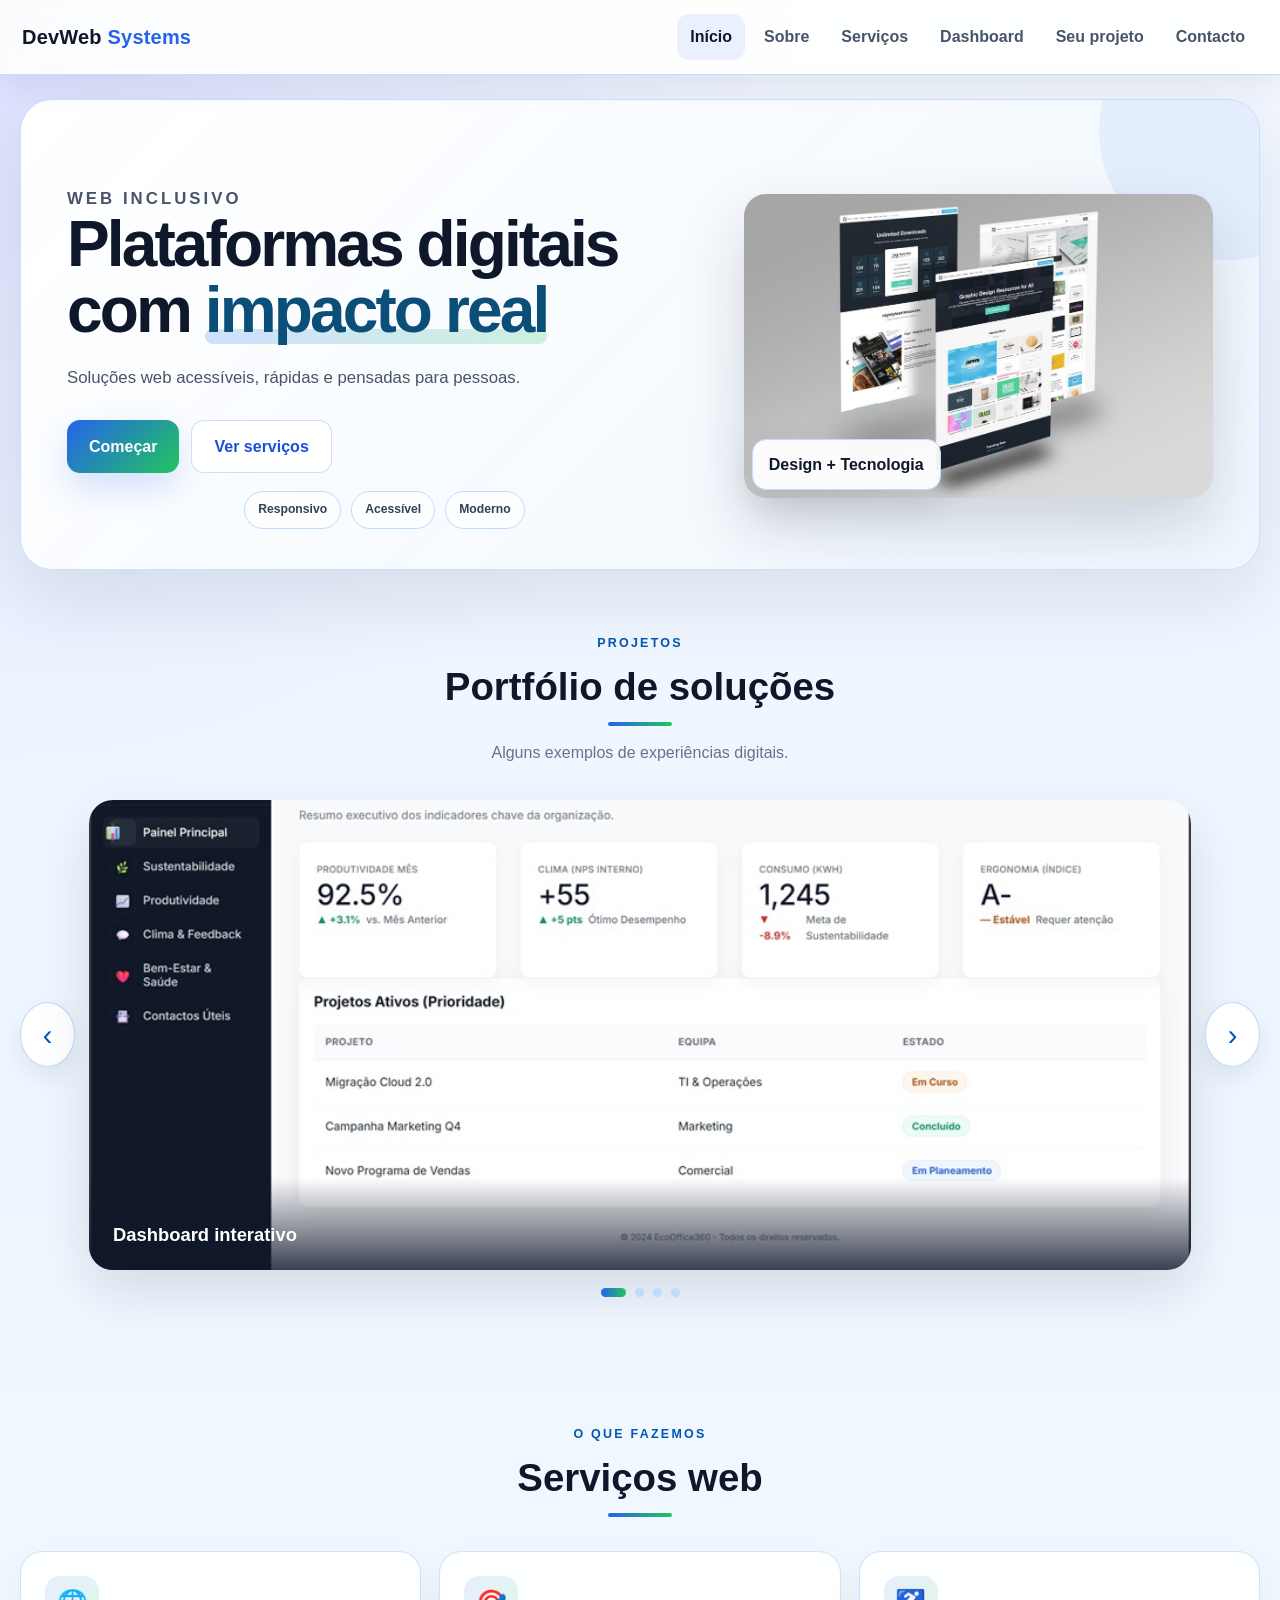
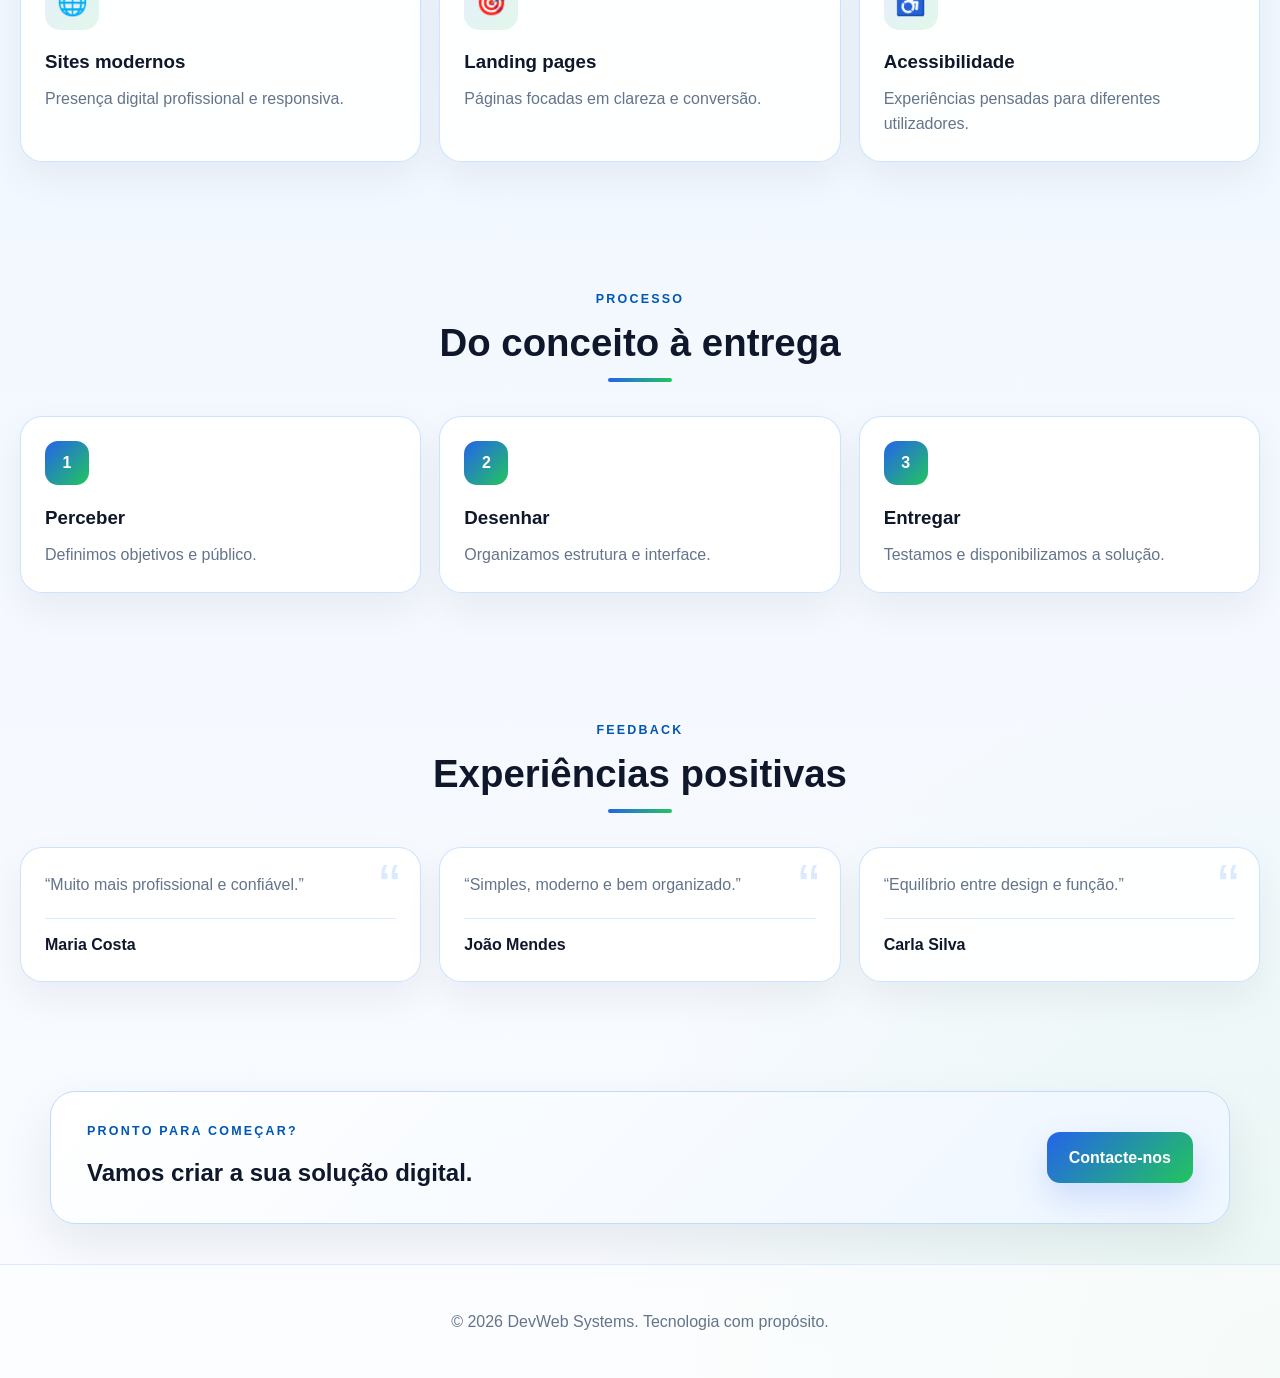
==== index.html @ a1c031de "Primeiro commit do projeto" ====
﻿<!DOCTYPE html>
<html lang="pt-PT">
<head>
    <meta charset="UTF-8">
    <meta name="viewport" content="width=device-width, initial-scale=1.0">
    <meta name="description" content="DevWeb Systems - soluções web modernas, acessíveis e funcionais.">
    <title>Início | DevWeb Systems</title>
    <link rel="stylesheet" href="/estilo/style.css">
    <script src="/script/script.js" defer></script>
</head>
<body>

<header>
    <div class="topbar">
        <a class="brand" href="index.html">DevWeb <span>Systems</span></a>

        <button class="menu-toggle" aria-label="Abrir menu" aria-expanded="false">
            ☰
        </button>

        <nav>
            <a href="index.html" class="active">Início</a>
            <a href="sobre.html">Sobre</a>
            <a href="servicos.html">Serviços</a>
            <a href="dashboard.html">Dashboard</a>
            <a href="projeto.html">Seu projeto</a>
            <a href="contacto.html">Contacto</a>
        </nav>
    </div>
</header>

<main>

<section class="hero">
    <div class="hero-grid">

        <div class="hero-text">
            <p class="eyebrow">Web inclusivo</p>

            <h1>
                Plataformas digitais com
                <span class="hero-highlight">impacto real</span>
            </h1>

            <p>
                Soluções web acessíveis, rápidas e pensadas para pessoas.
            </p>

            <div class="hero-actions">
                <a href="contacto.html" class="button">Começar</a>
                <a href="servicos.html" class="button button-secondary">Ver serviços</a>
            </div>

            <div class="trust-bar">
                <span>Responsivo</span>
                <span>Acessível</span>
                <span>Moderno</span>
            </div>
        </div>

        <div class="hero-media">
            <img src="estilo/img/Website-Mockup-Set-1024x663.jpg"
                 alt="Mockup de uma plataforma web moderna">

            <span class="floating-badge">
                Design + Tecnologia
            </span>
        </div>

    </div>
</section>

<section class="showcase section-block reveal">

    <div class="section-heading">
        <p class="eyebrow">Projetos</p>
        <h2>Portfólio de soluções</h2>
        <p>Alguns exemplos de experiências digitais.</p>
    </div>

    <div class="carousel-shell">

        <button class="carousel-arrow carousel-prev"
                aria-label="Slide anterior">
            ‹
        </button>

        <div class="carousel-container">

            <div class="carousel-track">

                <article class="carousel-slide">
                    <img src="/estilo/img/WhatsApp Image 2026-08-27 at 13.31.28.jpeg"
                         alt="Plataforma comunitária">
                    <div class="slide-label">
                        Dashboard interativo
                    </div>
                </article>

                <article class="carousel-slide">
                    <img src="/estilo/img/Captura de tela 2026-08-17 162938.png"
                         alt="Portal institucional">
                    <div class="slide-label">
                        Portal de Desenvolvimento de web apps
                    </div>
                </article>

                <article class="carousel-slide">
                    <img src="/estilo/img/Captura de tela 2026-08-17 202524.png"
                         alt="Portal institucional">
                    <div class="slide-label">
                        Portal de Desenvolvimento de web apps
                    </div>
                </article>

                <article class="carousel-slide">
                    <img src="estilo/img/Captura%20de%20tela%202025-07-11%20203322.png"
                         alt="Portal institucional">
                    <div class="slide-label">
                        Portal institucional
                    </div>
                </article>

            </div>

        </div>

        <button class="carousel-arrow carousel-next"
                aria-label="Próximo slide">
            ›
        </button>

    </div>

    <div class="carousel-nav">
        <button class="carousel-dot active" aria-label="Slide 1"></button>
        <button class="carousel-dot" aria-label="Slide 2"></button>
        <button class="carousel-dot" aria-label="Slide 3"></button>
        <button class="carousel-dot" aria-label="Slide 4"></button>
    </div>

</section>

<section class="services section-block reveal">

    <div class="section-heading">
        <p class="eyebrow">O que fazemos</p>
        <h2>Serviços web</h2>
    </div>

    <div class="services-grid">

        <article class="service-card">
            <span class="service-icon">🌐</span>
            <h3>Sites modernos</h3>
            <p>
                Presença digital profissional e responsiva.
            </p>
        </article>

        <article class="service-card">
            <span class="service-icon">🎯</span>
            <h3>Landing pages</h3>
            <p>
                Páginas focadas em clareza e conversão.
            </p>
        </article>

        <article class="service-card">
            <span class="service-icon">♿</span>
            <h3>Acessibilidade</h3>
            <p>
                Experiências pensadas para diferentes utilizadores.
            </p>
        </article>

    </div>

</section>

<section class="process section-block reveal">

    <div class="section-heading">
        <p class="eyebrow">Processo</p>
        <h2>Do conceito à entrega</h2>
    </div>

    <div class="steps-grid">

        <article class="step-card">
            <div class="step-number">1</div>
            <h3>Perceber</h3>
            <p>
                Definimos objetivos e público.
            </p>
        </article>

        <article class="step-card">
            <div class="step-number">2</div>
            <h3>Desenhar</h3>
            <p>
                Organizamos estrutura e interface.
            </p>
        </article>

        <article class="step-card">
            <div class="step-number">3</div>
            <h3>Entregar</h3>
            <p>
                Testamos e disponibilizamos a solução.
            </p>
        </article>

    </div>

</section>

<section class="testimonials section-block reveal">

    <div class="section-heading">
        <p class="eyebrow">Feedback</p>
        <h2>Experiências positivas</h2>
    </div>

    <div class="testimonial-grid">

        <article class="testimonial-card">
            <p>
                “Muito mais profissional e confiável.”
            </p>

            <div class="person">
                <strong>Maria Costa</strong>
            </div>
        </article>

        <article class="testimonial-card">
            <p>
                “Simples, moderno e bem organizado.”
            </p>

            <div class="person">
                <strong>João Mendes</strong>
            </div>
        </article>

        <article class="testimonial-card">
            <p>
                “Equilíbrio entre design e função.”
            </p>

            <div class="person">
                <strong>Carla Silva</strong>
            </div>
        </article>

    </div>

</section>

<section class="cta-panel reveal">

    <div>
        <p class="eyebrow">Pronto para começar?</p>
        <h2>Vamos criar a sua solução digital.</h2>
    </div>

    <a href="contacto.html" class="button">
        Contacte-nos
    </a>

</section>

</main>

<footer>
    <p>&copy; 2026 DevWeb Systems. Tecnologia com propósito.</p>
</footer>

</body>
</html>
---- estilo/style.css ----
﻿*{
    box-sizing:border-box;
}

html{
    scroll-behavior:smooth;
}

body{
    margin:0;
    font-family:"Segoe UI",Arial,sans-serif;
    background:
        radial-gradient(circle at top left,rgba(83,88,255,.14),transparent 25%),
        radial-gradient(circle at bottom right,rgba(34,197,94,.08),transparent 22%),
        linear-gradient(180deg,#f2f7ff 0%,#eef6ff 35%,#f9fbff 100%);
    color:#111827;
    line-height:1.6;
}

img,
video{
    max-width:100%;
    display:block;
}

a{
    color:#0056b3;
    text-decoration:none;
}

button,
input,
textarea{
    font:inherit;
}

button{
    cursor:pointer;
}

header{
    position:sticky;
    top:0;
    z-index:100;
    background:rgba(255,255,255,.9);
    border-bottom:1px solid rgba(191,219,255,.9);
    backdrop-filter:blur(16px);
    box-shadow:0 10px 30px rgba(15,23,42,.07);
}

.topbar{
    width:min(100%,1320px);
    margin:auto;
    padding:14px 22px;
    display:flex;
    align-items:center;
    justify-content:space-between;
    gap:20px;
}

.brand{
    font-size:1.25rem;
    font-weight:800;
    color:#0f172a;
    letter-spacing:.01em;
}

.brand span{
    color:#2563eb;
}

nav{
    display:flex;
    align-items:center;
    gap:6px;
}

nav a{
    color:#475569;
    font-weight:650;
    padding:10px 13px;
    border-radius:12px;
    transition:.2s;
}

nav a:hover,
nav a.active{
    background:rgba(37,99,235,.09);
    color:#0f172a;
}

.menu-toggle{
    display:none;
    border:1px solid #bfdbfe;
    background:#fff;
    color:#0f172a;
    border-radius:10px;
    padding:8px 11px;
}

main{
    width:min(100%,1280px);
    margin:auto;
    padding:0 20px 40px;
}

.section-block{
    padding:64px 0;
}

.hero{
    position:relative;
    overflow:hidden;
    margin:24px 0 0;
    padding:64px 46px 40px;
    border:1px solid rgba(191,219,255,.85);
    border-radius:32px;
    background:
        linear-gradient(135deg,rgba(255,255,255,.98),rgba(239,247,255,.96));
    box-shadow:0 28px 80px rgba(15,23,42,.1);
}

.hero:before{
    content:"";
    position:absolute;
    width:260px;
    height:260px;
    border-radius:50%;
    right:-100px;
    top:-100px;
    background:rgba(37,99,235,.08);
}

.hero-grid,
.page-hero-grid{
    display:grid;
    grid-template-columns:1.15fr .85fr;
    gap:42px;
    align-items:center;
}

.hero-text{
    position:relative;
    z-index:1;
    max-width:670px;
}

.eyebrow{
    margin:0 0 12px;
    font-size:.78rem;
    letter-spacing:.18em;
    text-transform:uppercase;
    color:#0056b3;
    font-weight:800;
}

.hero h1,
.page-hero-copy h1{
    margin:0;
    font-size:clamp(2.4rem,5vw,4.3rem);
    line-height:1.02;
    letter-spacing:-.045em;
    color:#0f172a;
}

.hero-highlight{
    color:#0b4f78;
    position:relative;
}

.hero-highlight:after{
    content:"";
    position:absolute;
    z-index:-1;
    left:0;
    right:0;
    bottom:2px;
    height:15px;
    border-radius:20px;
    background:linear-gradient(
        90deg,
        rgba(59,130,246,.24),
        rgba(34,197,94,.2)
    );
}

.hero p{
    max-width:650px;
    color:#475569;
    font-size:1.05rem;
    margin:22px 0 0;
}

.hero-actions{
    display:flex;
    flex-wrap:wrap;
    gap:12px;
    margin-top:28px;
}

.button{
    display:inline-flex;
    align-items:center;
    justify-content:center;
    border:0;
    background:linear-gradient(135deg,#2563eb,#22c55e);
    color:#fff;
    padding:13px 22px;
    border-radius:13px;
    font-weight:750;
    box-shadow:0 15px 35px rgba(37,99,235,.18);
    transition:.2s;
}

.button:hover{
    transform:translateY(-2px);
    box-shadow:0 20px 40px rgba(15,23,42,.16);
}

.button-secondary{
    background:#fff;
    color:#1d4ed8;
    border:1px solid rgba(37,99,235,.22);
    box-shadow:none;
}

.hero-media{
    position:relative;
}

.hero-media img{
    width:100%;
    max-height:430px;
    object-fit:cover;
    border-radius:22px;
    box-shadow:0 28px 65px rgba(15,23,42,.17);
}

.floating-badge{
    position:absolute;
    left:8px;
    bottom:8px;
    padding:12px 16px;
    background:rgba(255,255,255,.94);
    border:1px solid #bfdbfe;
    border-radius:14px;
    box-shadow:0 15px 35px rgba(15,23,42,.12);
    font-weight:750;
    color:#0f172a;
}

.section-heading{
    text-align:center;
    max-width:760px;
    margin:0 auto 34px;
}

.section-heading h2{
    margin:0;
    color:#0f172a;
    font-size:clamp(1.9rem,3vw,2.8rem);
    line-height:1.1;
}

.section-heading h2:after{
    content:"";
    display:block;
    width:64px;
    height:4px;
    margin:14px auto 0;
    border-radius:10px;
    background:linear-gradient(90deg,#2563eb,#22c55e);
}

.section-heading p:not(.eyebrow){
    color:#64748b;
    margin:14px auto 0;
}

.trust-bar{
    display:flex;
    flex-wrap:wrap;
    justify-content:center;
    gap:10px;
    margin:0 auto;
    padding:18px 0 0;
}

.trust-bar span{
    padding:8px 13px;
    border:1px solid #bfdbfe;
    background:rgba(255,255,255,.8);
    border-radius:999px;
    font-size:.76rem;
    font-weight:750;
    color:#334155;
}

.carousel-shell{
    display:flex;
    align-items:center;
    gap:14px;
}

.carousel-container{
    overflow:hidden;
    flex:1;
    border-radius:24px;
    box-shadow:0 22px 55px rgba(15,23,42,.12);
}

.carousel-track{
    display:flex;
    transition:transform .5s ease;
}

.carousel-slide{
    min-width:100%;
    height:470px;
    position:relative;
    overflow:hidden;
    background:#dbeafe;
}

.carousel-slide img{
    width:100%;
    height:100%;
    object-fit:cover;
}

.slide-placeholder{
    height:100%;
    display:grid;
    place-items:center;
    background:linear-gradient(135deg,#dbeafe,#dcfce7);
    color:#2563eb;
    font-weight:800;
}

.slide-label{
    position:absolute;
    left:0;
    right:0;
    bottom:0;
    padding:42px 24px 20px;
    color:#fff;
    font-weight:750;
    font-size:1.15rem;
    background:linear-gradient(
        transparent,
        rgba(15,23,42,.82)
    );
}

.carousel-arrow{
    width:55px;
    height:65px;
    border-radius:50%;
    border:1px solid #bfdbfe;
    background:#fff;
    color:#0056b3;
    font-size:1.8rem;
    box-shadow:0 10px 25px rgba(15,23,42,.08);
    transition:.2s;
}

.carousel-arrow:hover{
    transform:scale(1.06);
    background:#eff6ff;
}

.carousel-nav{
    display:flex;
    justify-content:center;
    gap:9px;
    margin-top:18px;
}

.carousel-dot{
    width:9px;
    height:9px;
    border:0;
    border-radius:50%;
    background:#bfdbfe;
    padding:0;
}

.carousel-dot.active{
    width:25px;
    border-radius:8px;
    background:linear-gradient(90deg,#2563eb,#22c55e);
}

.services-grid,
.steps-grid,
.testimonial-grid,
.info-grid{
    display:grid;
    grid-template-columns:repeat(3,1fr);
    gap:18px;
}

.service-card,
.step-card,
.testimonial-card,
.feature-card,
.story-card,
.contact-card,
.dashboard-card,
.page-hero-panel{
    background:rgba(255,255,255,.92);
    border:1px solid rgba(191,219,255,.78);
    border-radius:22px;
    padding:24px;
    box-shadow:0 16px 38px rgba(15,23,42,.06);
    transition:.22s;
}

.service-card:hover,
.step-card:hover,
.testimonial-card:hover,
.feature-card:hover,
.story-card:hover,
.dashboard-card:hover{
    transform:translateY(-4px);
    box-shadow:0 24px 52px rgba(15,23,42,.1);
}

.service-icon{
    width:54px;
    height:54px;
    display:grid;
    place-items:center;
    border-radius:15px;
    background:linear-gradient(
        135deg,
        rgba(37,99,235,.11),
        rgba(34,197,94,.13)
    );
    font-size:1.55rem;
    margin-bottom:17px;
}

.service-card h3,
.step-card h3,
.feature-card h2,
.story-card h2,
.contact-card h2,
.dashboard-card h2{
    margin:0 0 9px;
    color:#0f172a;
}

.service-card p,
.step-card p,
.feature-card p,
.story-card p,
.testimonial-card p{
    margin:0;
    color:#64748b;
}

.steps-grid{
    counter-reset:steps;
}

.step-number{
    width:44px;
    height:44px;
    display:grid;
    place-items:center;
    border-radius:13px;
    background:linear-gradient(135deg,#2563eb,#22c55e);
    color:#fff;
    font-weight:800;
    margin-bottom:18px;
}

.testimonial-card{
    position:relative;
}

.testimonial-card:before{
    content:"“";
    position:absolute;
    right:20px;
    top:8px;
    font-size:4rem;
    line-height:1;
    color:#dbeafe;
}

.person{
    margin-top:20px;
    padding-top:13px;
    border-top:1px solid #dbeafe;
    color:#0f172a;
}

.cta-panel{
    display:flex;
    align-items:center;
    justify-content:space-between;
    gap:25px;
    margin:45px auto 0;
    padding:30px 36px;
    width:min(100%,1180px);
    border-radius:25px;
    border:1px solid #bfdbfe;
    background:linear-gradient(135deg,#fff,#eef6ff);
    box-shadow:0 20px 50px rgba(15,23,42,.08);
}

.cta-panel h2{
    margin:0;
    color:#0f172a;
}

.page-hero{
    padding:46px 0 25px;
}

.page-hero-copy p:last-child{
    color:#64748b;
    max-width:700px;
}

.page-hero-panel{
    padding:30px;
    background:linear-gradient(135deg,#fff,#eaf5ff);
}

.page-hero-panel span{
    display:inline-block;
    padding:7px 11px;
    border-radius:999px;
    background:rgba(37,99,235,.09);
    color:#0056b3;
    font-size:.7rem;
    font-weight:800;
    letter-spacing:.12em;
    text-transform:uppercase;
}

.page-hero-panel strong{
    display:block;
    margin-top:16px;
    color:#0f172a;
    font-size:1.4rem;
    line-height:1.35;
}

.about-grid,
.process-grid{
    display:grid;
    grid-template-columns:repeat(2,1fr);
    gap:18px;
}

.simple-list{
    list-style:none;
    padding:0;
    margin:18px 0 0;
    display:grid;
    gap:11px;
}

.simple-list li{
    padding:11px 12px 11px 31px;
    border-radius:12px;
    background:#f8fbff;
    color:#475569;
    position:relative;
}

.simple-list li:before{
    content:"✓";
    position:absolute;
    left:11px;
    color:#16a34a;
    font-weight:800;
}

.audio-box{
    margin-top:20px;
    padding:17px;
    background:#f8fbff;
    border:1px solid #dbeafe;
    border-radius:15px;
}

audio{
    width:100%;
}

.download-box{
    margin-top:20px;
    padding:18px;
    border:1px dashed #93c5fd;
    border-radius:16px;
    background:#eff6ff;
}

.download-box p{
    margin:0 0 12px;
}

.contact-layout{
    display:grid;
    grid-template-columns:1.1fr .65fr;
    gap:20px;
}

.contact-form{
    display:grid;
    gap:16px;
}

.contact-form label{
    display:grid;
    gap:7px;
    color:#334155;
    font-weight:700;
}

.contact-form input,
.contact-form textarea{
    width:100%;
    padding:13px 14px;
    border:1px solid #cbd5e1;
    border-radius:12px;
    background:#f8fbff;
    color:#0f172a;
    outline:0;
}

.contact-form input:focus,
.contact-form textarea:focus{
    border-color:#2563eb;
    box-shadow:0 0 0 3px rgba(37,99,235,.1);
}

.contact-form textarea{
    min-height:150px;
    resize:vertical;
}

.form-message{
    display:none;
    margin-top:13px;
    padding:12px;
    border-radius:10px;
    font-weight:650;
}

.form-message.success{
    display:block;
    background:#dcfce7;
    color:#166534;
}

.form-message.error{
    display:block;
    background:#fee2e2;
    color:#991b1b;
}

.contact-info{
    display:grid;
    gap:12px;
}

.info-item{
    padding:17px;
    border-radius:15px;
    background:#f8fbff;
    border:1px solid #dbeafe;
}

.info-item strong{
    display:block;
    color:#0f172a;
    margin-bottom:4px;
}

.dashboard-summary-card{
    padding:25px;
    border-radius:22px;
    background:linear-gradient(135deg,#fff,#edf6ff);
    border:1px solid #bfdbfe;
    box-shadow:0 18px 42px rgba(15,23,42,.08);
}

.summary-label{
    font-size:.75rem;
    text-transform:uppercase;
    letter-spacing:.14em;
    color:#0056b3;
    font-weight:800;
}

.summary-metrics{
    display:grid;
    grid-template-columns:repeat(3,1fr);
    gap:10px;
    margin-top:18px;
}

.summary-metrics div{
    padding:13px;
    border-radius:14px;
    background:#fff;
    border:1px solid #dbeafe;
}

.summary-metrics span{
    font-size:1.65rem;
    font-weight:800;
    color:#0f172a;
}

.summary-metrics p{
    margin:2px 0 0;
    font-size:.78rem;
    color:#64748b;
}

.dashboard-grid-layout{
    display:grid;
    grid-template-columns:1.1fr .9fr;
    gap:18px;
}

.dashboard-card-large{
    grid-column:span 2;
}

.dashboard-card-header{
    display:flex;
    justify-content:space-between;
    gap:15px;
    align-items:center;
    margin-bottom:18px;
}

.dashboard-card-header span{
    font-size:.75rem;
    color:#64748b;
    padding:6px 10px;
    background:#f1f5f9;
    border-radius:999px;
}

.progress-bar{
    height:12px;
    border-radius:20px;
    background:#dbeafe;
    overflow:hidden;
}

.progress-fill{
    height:100%;
    border-radius:20px;
    background:linear-gradient(90deg,#2563eb,#22c55e);
    width:0;
    transition:width 1s ease;
}

.dashboard-list,
.task-list,
.alert-list{
    list-style:none;
    padding:0;
    margin:0;
    display:grid;
    gap:10px;
}

.dashboard-list li,
.task-list li,
.alert-list li{
    padding:11px 13px;
    background:#f8fbff;
    border-radius:11px;
    color:#475569;
}

.dashboard-list strong,
.task-list strong{
    color:#0f172a;
}

.alert-list li{
    border-left:4px solid #2563eb;
}

.video-card{
    padding:24px;
    border-radius:22px;
    background:#fff;
    border:1px solid #bfdbfe;
    box-shadow:0 18px 42px rgba(15,23,42,.07);
}

.video-wrapper{
    aspect-ratio:16/9;
    overflow:hidden;
    border-radius:16px;
    background:#0f172a;
}

.video-wrapper iframe{
    width:100%;
    height:100%;
    border:0;
}

footer{
    padding:28px 20px;
    text-align:center;
    color:#64748b;
    border-top:1px solid #dbeafe;
    background:rgba(255,255,255,.6);
}

.reveal{
    opacity:0;
    transform:translateY(18px);
    transition:
        opacity .6s ease,
        transform .6s ease;
}

.reveal.visible{
    opacity:1;
    transform:none;
}

a:focus-visible,
button:focus-visible,
input:focus-visible,
textarea:focus-visible{
    outline:3px solid rgba(37,99,235,.28);
    outline-offset:3px;
}

@media(max-width:900px){

    .topbar{
        padding:13px 18px;
    }

    .menu-toggle{
        display:block;
    }

    nav{
        display:none;
        position:absolute;
        left:18px;
        right:18px;
        top:66px;
        padding:10px;
        background:#fff;
        border:1px solid #bfdbfe;
        border-radius:16px;
        box-shadow:0 18px 40px rgba(15,23,42,.12);
        flex-direction:column;
        align-items:stretch;
    }

    nav.open{
        display:flex;
    }

    .hero-grid,
    .page-hero-grid,
    .contact-layout,
    .dashboard-grid-layout,
    .about-grid,
    .process-grid{
        grid-template-columns:1fr;
    }

    .services-grid,
    .steps-grid,
    .testimonial-grid,
    .info-grid{
        grid-template-columns:1fr;
    }

    .dashboard-card-large{
        grid-column:auto;
    }

    .hero{
        padding:45px 28px 32px;
    }

    .carousel-slide{
        height:360px;
    }

    .floating-badge{
        left:12px;
    }

    .cta-panel{
        flex-direction:column;
        align-items:flex-start;
    }

    .summary-metrics{
        grid-template-columns:1fr;
    }
}

@media(max-width:560px){

    main{
        padding:0 14px 28px;
    }

    .section-block{
        padding:45px 0;
    }

    .hero{
        border-radius:23px;
        padding:38px 20px 28px;
    }

    .hero h1,
    .page-hero-copy h1{
        font-size:2.35rem;
    }

    .hero-actions{
        flex-direction:column;
    }

    .button{
        width:100%;
    }

    .carousel-shell{
        gap:7px;
    }

    .carousel-arrow{
        width:38px;
        height:38px;
        font-size:1.4rem;
    }

    .carousel-slide{
        height:270px;
    }

    .page-hero{
        padding-top:30px;
    }

    .page-hero-panel{
        padding:22px;
    }

    .summary-metrics{
        grid-template-columns:repeat(3,1fr);
    }

    .summary-metrics span{
        font-size:1.25rem;
    }

    .summary-metrics p{
        font-size:.68rem;
    }
}

@media(prefers-reduced-motion:reduce){

    html{
        scroll-behavior:auto;
    }

    .reveal{
        opacity:1;
        transform:none;
        transition:none;
    }

    .button,
    .service-card,
    .step-card,
    .testimonial-card{
        transition:none;
    }

    .carousel-track{
        transition:none;
    }
}

.project-layout{
    display:grid;
    grid-template-columns:1.2fr .8fr;
    gap:22px;
    align-items:start;
}

.project-form-card{
    background:rgba(255,255,255,.94);
    border:1px solid rgba(191,219,255,.85);
    border-radius:24px;
    padding:30px;
    box-shadow:0 20px 50px rgba(15,23,42,.08);
}

.section-title-left{
    margin-bottom:28px;
}

.section-title-left h2{
    margin:0;
    color:#0f172a;
    font-size:2rem;
}

.section-title-left p:last-child{
    color:#64748b;
    margin:8px 0 0;
}

#projectForm{
    display:grid;
    gap:18px;
}

.form-group{
    display:grid;
    gap:7px;
}

.form-group label{
    font-weight:700;
    color:#334155;
}

.form-group input,
.form-group select,
.form-group textarea{
    width:100%;
    border:1px solid #cbd5e1;
    background:#f8fbff;
    color:#0f172a;
    border-radius:12px;
    padding:13px 14px;
    outline:none;
}

.form-group input:focus,
.form-group select:focus,
.form-group textarea:focus{
    border-color:#2563eb;
    box-shadow:0 0 0 3px rgba(37,99,235,.1);
}

.form-group textarea{
    min-height:120px;
    resize:vertical;
}

.suggestion-preview{
    position:sticky;
    top:95px;
    padding:30px;
    border-radius:24px;
    background:
        linear-gradient(
            145deg,
            #eef6ff,
            #f8fbff
        );
    border:1px solid #bfdbfe;
    box-shadow:0 20px 50px rgba(15,23,42,.08);
}

.preview-icon{
    width:55px;
    height:55px;
    display:grid;
    place-items:center;
    border-radius:16px;
    background:linear-gradient(135deg,#2563eb,#22c55e);
    color:#fff;
    font-size:1.5rem;
    margin-bottom:25px;
}

.suggestion-preview h2{
    color:#0f172a;
    line-height:1.2;
    margin:0 0 14px;
}

.suggestion-preview > p:not(.eyebrow){
    color:#64748b;
}

.preview-list{
    display:grid;
    gap:10px;
    margin-top:28px;
}

.preview-list div{
    display:flex;
    align-items:center;
    gap:12px;
    padding:12px;
    background:#fff;
    border:1px solid #dbeafe;
    border-radius:12px;
}

.preview-list span{
    width:32px;
    height:32px;
    display:grid;
    place-items:center;
    border-radius:9px;
    background:#eff6ff;
    color:#2563eb;
    font-size:.75rem;
    font-weight:800;
}

.preview-list p{
    margin:0;
    color:#334155;
    font-weight:650;
}

@media(max-width:900px){

    .project-layout{
        grid-template-columns:1fr;
    }

    .suggestion-preview{
        position:static;
    }

}
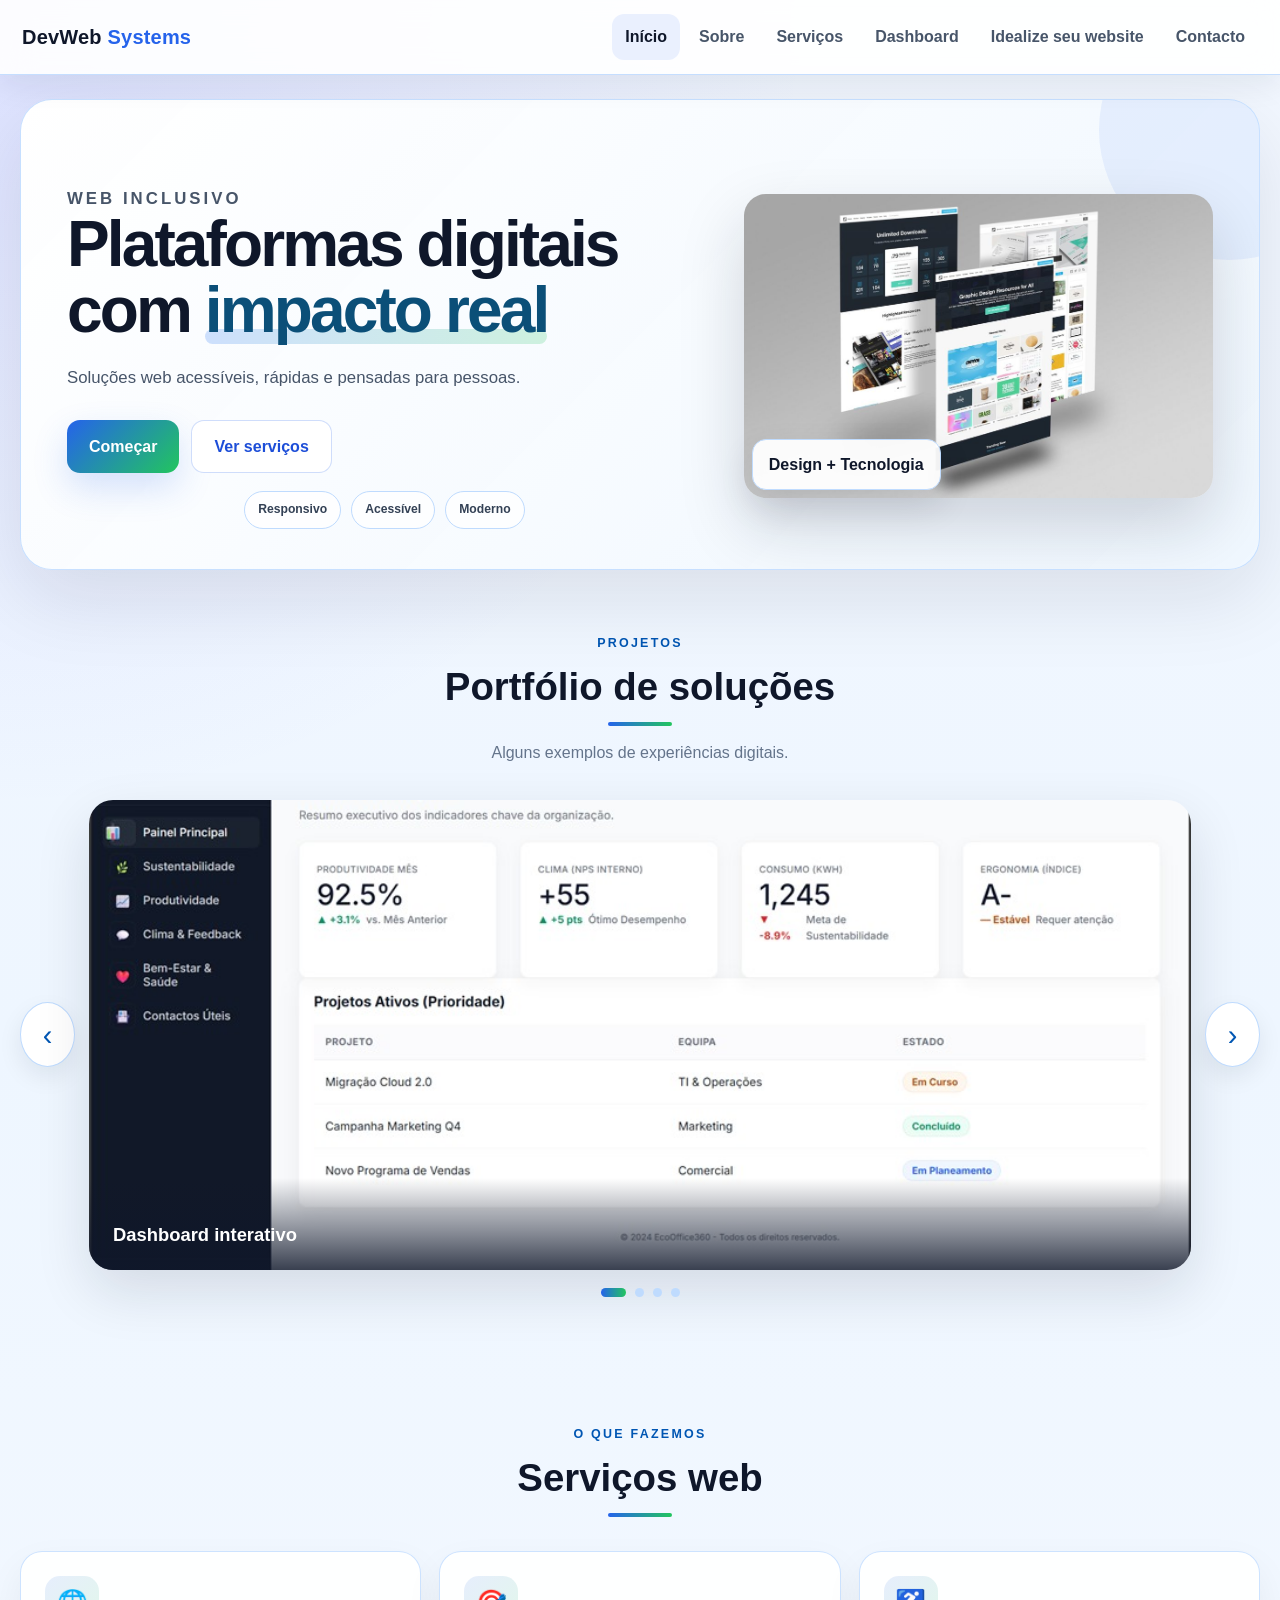
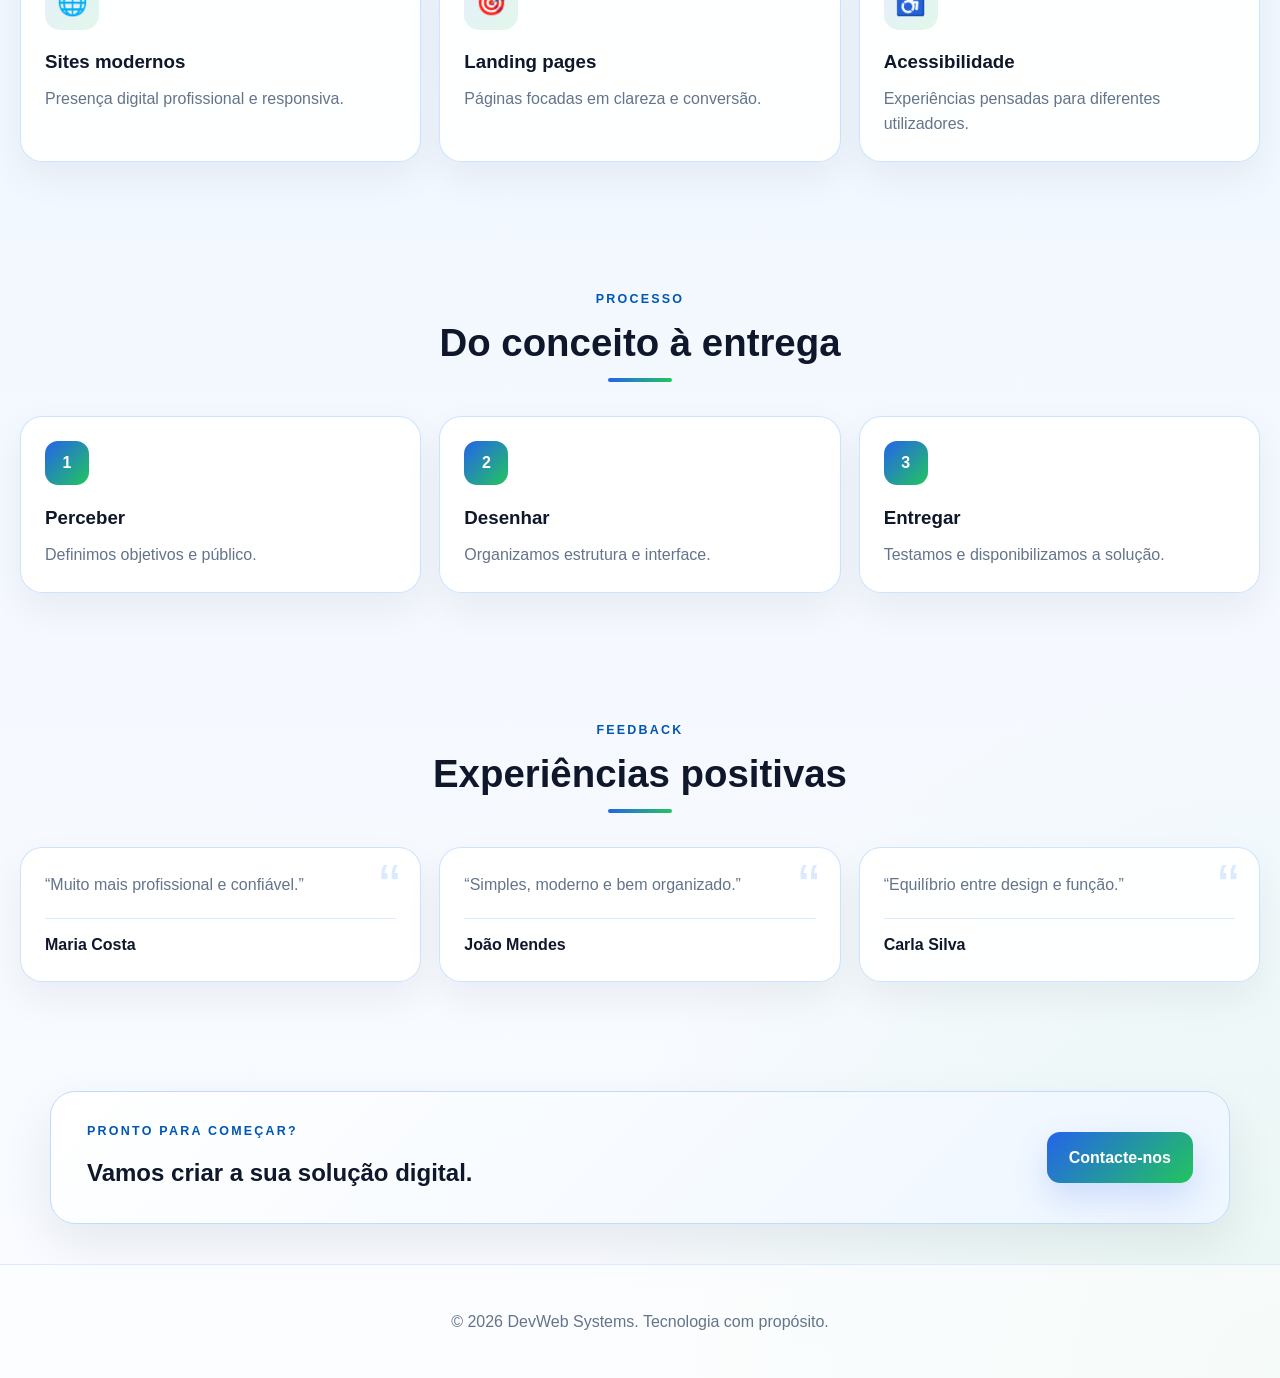
==== commit be17c07d: "Atualizacao do site" ====
--- a/index.html
+++ b/index.html
@@ -5,8 +5,8 @@
     <meta name="viewport" content="width=device-width, initial-scale=1.0">
     <meta name="description" content="DevWeb Systems - soluções web modernas, acessíveis e funcionais.">
     <title>Início | DevWeb Systems</title>
-    <link rel="stylesheet" href="/estilo/style.css">
-    <script src="/script/script.js" defer></script>
+    <link rel="stylesheet" href="estilo/style.css">
+    <script src="script/script.js" defer></script>
 </head>
 <body>
 
@@ -23,7 +23,7 @@
             <a href="sobre.html">Sobre</a>
             <a href="servicos.html">Serviços</a>
             <a href="dashboard.html">Dashboard</a>
-            <a href="projeto.html">Seu projeto</a>
+            <a href="projeto.html">Idealize seu website</a>
             <a href="contacto.html">Contacto</a>
         </nav>
     </div>
@@ -59,7 +59,7 @@
         </div>
 
         <div class="hero-media">
-            <img src="estilo/img/Website-Mockup-Set-1024x663.jpg"
+            <img src="estilo/img/mockup.jpg"
                  alt="Mockup de uma plataforma web moderna">
 
             <span class="floating-badge">
@@ -90,7 +90,7 @@
             <div class="carousel-track">
 
                 <article class="carousel-slide">
-                    <img src="/estilo/img/WhatsApp Image 2026-08-27 at 13.31.28.jpeg"
+                    <img src="/estilo/img/ecooffice.jpeg"
                          alt="Plataforma comunitária">
                     <div class="slide-label">
                         Dashboard interativo
@@ -98,7 +98,7 @@
                 </article>
 
                 <article class="carousel-slide">
-                    <img src="/estilo/img/Captura de tela 2026-08-17 162938.png"
+                    <img src="/estilo/img/pw1.png"
                          alt="Portal institucional">
                     <div class="slide-label">
                         Portal de Desenvolvimento de web apps
@@ -106,7 +106,7 @@
                 </article>
 
                 <article class="carousel-slide">
-                    <img src="/estilo/img/Captura de tela 2026-08-17 202524.png"
+                    <img src="/estilo/img/pw3.png"
                          alt="Portal institucional">
                     <div class="slide-label">
                         Portal de Desenvolvimento de web apps
@@ -114,7 +114,7 @@
                 </article>
 
                 <article class="carousel-slide">
-                    <img src="estilo/img/Captura%20de%20tela%202025-07-11%20203322.png"
+                    <img src="/estilo/img/scams.png"
                          alt="Portal institucional">
                     <div class="slide-label">
                         Portal institucional
